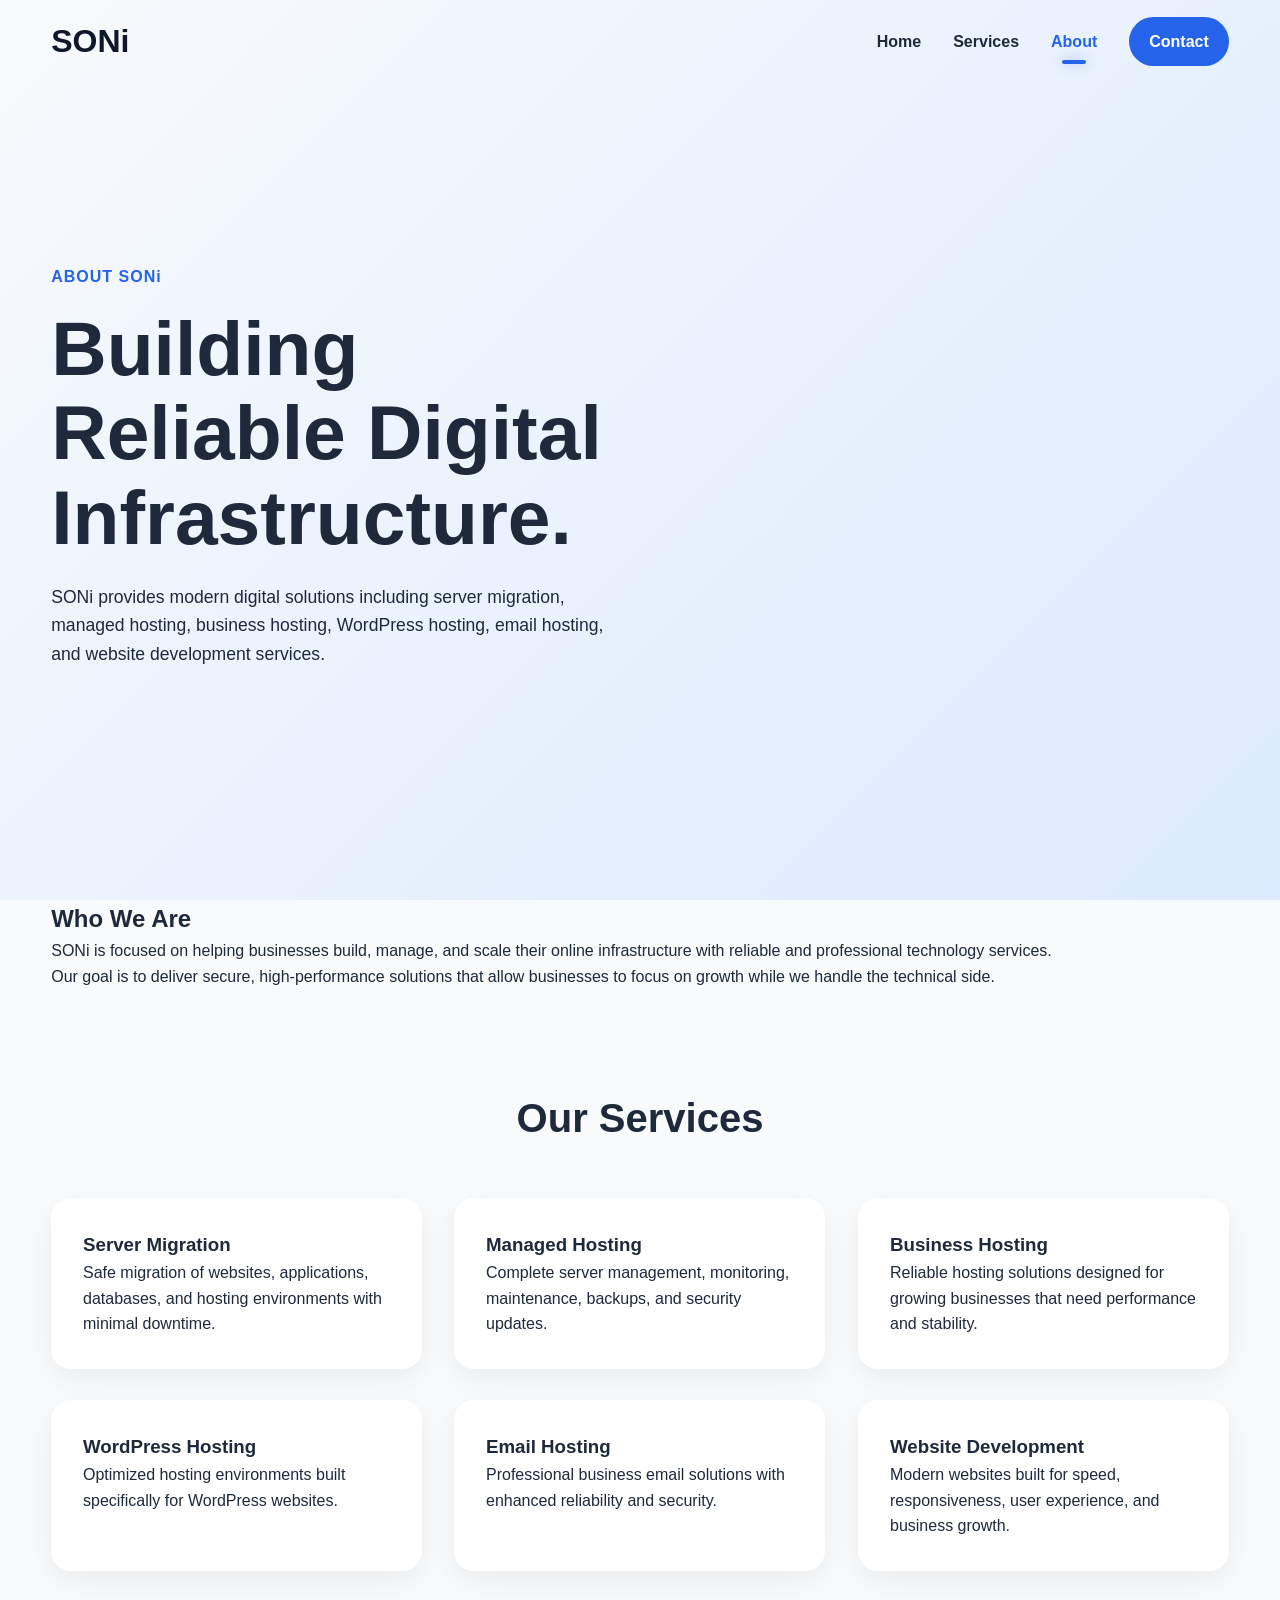
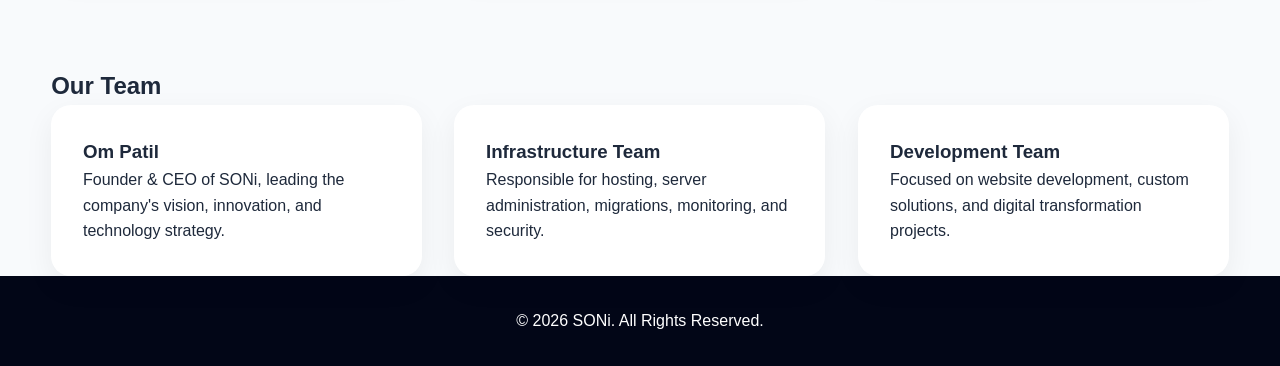
==== about.html @ c27204bd "contact details" ====
<!DOCTYPE html>
<html lang="en">
<head>
    <meta charset="UTF-8">
    <meta name="viewport" content="width=device-width, initial-scale=1.0">
    <title>About SONi</title>
    <meta name="description" content="Learn more about SONi, our mission, team, and digital services.">
    <link rel="stylesheet" href="style.css">
</head>
<body>

<header class="navbar">
    <div class="container nav-container">
        <a href="index.html" class="logo">SONi</a>

        <nav class="nav-menu">
            <a href="index.html" class="nav-link">Home</a>
            <a href="services.html" class="nav-link">Services</a>
            <a href="about.html" class="nav-link active">About</a>
            <a href="contact.html" class="nav-link nav-cta">Contact</a>
        </nav>
    </div>
</header>

<main>

    <section class="hero">
        <div class="container hero-content">
            <div class="hero-text">
                <p class="hero-tag">ABOUT SONi</p>
                <h1>Building Reliable Digital Infrastructure.</h1>
                <p class="hero-description">
                    SONi provides modern digital solutions including server migration,
                    managed hosting, business hosting, WordPress hosting, email hosting,
                    and website development services.
                </p>
            </div>
        </div>
    </section>

    <section class="about-section">
        <div class="container">
            <h2>Who We Are</h2>
            <p>
                SONi is focused on helping businesses build, manage, and scale
                their online infrastructure with reliable and professional
                technology services.
            </p>
            <p>
                Our goal is to deliver secure, high-performance solutions that
                allow businesses to focus on growth while we handle the technical side.
            </p>
        </div>
    </section>

    <section class="services-preview">
        <div class="container">
            <h2>Our Services</h2>

            <div class="service-grid">
                <article class="service-card">
                    <h3>Server Migration</h3>
                    <p>Safe migration of websites, applications, databases, and hosting environments with minimal downtime.</p>
                </article>

                <article class="service-card">
                    <h3>Managed Hosting</h3>
                    <p>Complete server management, monitoring, maintenance, backups, and security updates.</p>
                </article>

                <article class="service-card">
                    <h3>Business Hosting</h3>
                    <p>Reliable hosting solutions designed for growing businesses that need performance and stability.</p>
                </article>

                <article class="service-card">
                    <h3>WordPress Hosting</h3>
                    <p>Optimized hosting environments built specifically for WordPress websites.</p>
                </article>

                <article class="service-card">
                    <h3>Email Hosting</h3>
                    <p>Professional business email solutions with enhanced reliability and security.</p>
                </article>

                <article class="service-card">
                    <h3>Website Development</h3>
                    <p>Modern websites built for speed, responsiveness, user experience, and business growth.</p>
                </article>
            </div>
        </div>
    </section>

    <section class="team-section">
        <div class="container">
            <h2>Our Team</h2>

            <div class="service-grid">
                <article class="service-card">
                    <h3>Om Patil</h3>
                    <p>Founder & CEO of SONi, leading the company's vision, innovation, and technology strategy.</p>
                </article>

                <article class="service-card">
                    <h3>Infrastructure Team</h3>
                    <p>Responsible for hosting, server administration, migrations, monitoring, and security.</p>
                </article>

                <article class="service-card">
                    <h3>Development Team</h3>
                    <p>Focused on website development, custom solutions, and digital transformation projects.</p>
                </article>
            </div>
        </div>
    </section>

</main>

<footer class="footer">
    <div class="container">
        <p>© 2026 SONi. All Rights Reserved.</p>
    </div>
</footer>

</body>
</html>
---- style.css ----
* {
    margin: 0;
    padding: 0;
    box-sizing: border-box;
}

:root {
    --primary: #2563eb;
    --secondary: #0f172a;
    --accent: #38bdf8;
    --light: #f8fafc;
    --text: #1e293b;
    --border: rgba(255,255,255,0.15);
}

html {
    scroll-behavior: smooth;
}

body {
    font-family: Inter, Arial, sans-serif;
    background: var(--light);
    color: var(--text);
    line-height: 1.6;
    overflow-x: hidden;
}

body.menu-open {
    overflow: hidden;
}

.container {
    width: min(1200px, 92%);
    margin: auto;
}

/* NAVBAR */
.navbar {
    position: fixed;
    top: 0;
    left: 0;
    width: 100%;
    z-index: 1000;
    padding: 1rem 0;
    background: rgba(255,255,255,0);
    backdrop-filter: blur(0);
    -webkit-backdrop-filter: blur(0);
    transition: background 0.35s ease, backdrop-filter 0.35s ease, box-shadow 0.35s ease, padding 0.35s ease;
}

.navbar.scrolled {
    background: rgba(255, 255, 255, 0.98);
    backdrop-filter: blur(14px);
    -webkit-backdrop-filter: blur(14px);
    box-shadow: 0 8px 24px rgba(0, 0, 0, 0.08);
}

.nav-container {
    display: flex;
    justify-content: space-between;
    align-items: center;
}

.logo {
    text-decoration: none;
    font-size: 2rem;
    font-weight: 800;
    color: var(--secondary);
}

.nav-menu {
    display: flex;
    gap: 2rem;
    align-items: center;
}

.nav-link {
    text-decoration: none;
    color: var(--text);
    font-weight: 600;
    transition: 0.3s;
    position: relative;
}

.nav-link:hover,
.nav-link.active {
    color: var(--primary);
}

.nav-link.active {
    color: var(--primary) !important;
    font-weight: 700;
}

.nav-link.active::after {
    content: '';
    position: absolute;
    left: 50%;
    transform: translateX(-50%);
    bottom: -10px;
    width: 24px;
    height: 4px;
    background: var(--primary);
    border-radius: 999px;
    box-shadow: 0 0 12px rgba(37,99,235,0.4);
}

.nav-cta {
    background: var(--primary);
    color: white !important;
    padding: 0.75rem 1.25rem;
    border-radius: 999px;
}

.nav-toggle {
    display: none;
    flex-direction: column;
    gap: 5px;
    background: transparent;
    border: none;
    cursor: pointer;
}

.nav-toggle span {
    width: 25px;
    height: 3px;
    background: var(--secondary);
}

/* HERO */
.hero {
    min-height: 100vh;
    display: flex;
    align-items: center;
    background: linear-gradient(135deg, #f8fafc, #dbeafe);
    padding: 8rem 0 4rem;
}

.hero-content {
    display: grid;
    grid-template-columns: 1fr 1fr;
    gap: 4rem;
    align-items: center;
}

.hero-tag {
    color: var(--primary);
    font-weight: 700;
    letter-spacing: 1px;
    margin-bottom: 1rem;
}

.hero h1 {
    font-size: clamp(3rem, 6vw, 5rem);
    line-height: 1.1;
    margin-bottom: 1.5rem;
}

.hero-description {
    font-size: 1.1rem;
    margin-bottom: 2rem;
    max-width: 600px;
}

.hero-buttons {
    display: flex;
    gap: 1rem;
    flex-wrap: wrap;
}

.btn {
    text-decoration: none;
    padding: 1rem 1.5rem;
    border-radius: 14px;
    font-weight: 700;
    transition: transform 0.25s ease, box-shadow 0.25s ease, background-color 0.25s ease;
}

.btn-primary {
    background: var(--primary);
    color: white;
}

.btn-secondary {
    border: 2px solid var(--primary);
    color: var(--primary);
}

.btn:hover {
    transform: translateY(-4px);
    box-shadow: 0 12px 24px rgba(37,99,235,0.18);
}

.hero-visual {
    display: flex;
    justify-content: center;
    align-items: center;
}

.hero-logo {
    width: 100%;
    max-width: 380px;
    height: auto;
    object-fit: contain;
    border-radius: 24px;
    filter: drop-shadow(0 15px 30px rgba(37,99,235,0.15));
}

/* SERVICES */
.services-preview,
.cta-section {
    padding: 6rem 0;
}

.services-preview h2,
.cta-section h2 {
    text-align: center;
    font-size: 2.5rem;
    margin-bottom: 3rem;
}

.service-grid {
    display: grid;
    grid-template-columns: repeat(auto-fit, minmax(280px, 1fr));
    gap: 2rem;
}

.service-card {
    background: white;
    padding: 2rem;
    border-radius: 20px;
    box-shadow: 0 10px 30px rgba(0,0,0,0.06);
    transition: transform 0.35s ease, box-shadow 0.35s ease;
    will-change: transform;
}

.service-card:hover {
    transform: translateY(-8px);
    box-shadow: 0 15px 35px rgba(0,0,0,0.08);
}

.cta-section {
    text-align: center;
    background: var(--secondary);
    color: white;
}

.cta-section p {
    margin-bottom: 2rem;
}

.footer {
    background: #020617;
    color: white;
    text-align: center;
    padding: 2rem;
}

/* ANIMATIONS */
.hidden {
    opacity: 0;
    transform: translateY(50px);
    transition: opacity 0.8s ease, transform 0.8s cubic-bezier(0.22, 1, 0.36, 1);
}

.show {
    opacity: 1;
    transform: translateY(0);
}

body.loaded .hero-text,
body.loaded .hero-visual {
    animation: fadeUp 1s ease forwards;
}

@keyframes fadeUp {
    from {
        opacity: 0;
        transform: translateY(40px);
    }
    to {
        opacity: 1;
        transform: translateY(0);
    }
}

/* CONTACT POPUP */
.contact-popup-overlay {
    position: fixed;
    inset: 0;
    display: flex;
    align-items: center;
    justify-content: center;
    background: rgba(15, 23, 42, 0.55);
    backdrop-filter: blur(6px);
    -webkit-backdrop-filter: blur(6px);
    z-index: 9999;
}

.contact-popup-overlay[hidden] {
    display: none !important;
}

.contact-popup {
    background: #fff;
    width: min(520px, 92%);
    padding: 2.5rem;
    border-radius: 20px;
    box-shadow: 0 20px 50px rgba(0, 0, 0, 0.2);
    text-align: center;
    position: relative;
    border: 1px solid rgba(37, 99, 235, 0.08);
}

.contact-popup h2 {
    margin-bottom: 1rem;
    font-size: 1.8rem;
    color: var(--secondary);
}

.contact-popup p {
    margin: 0.75rem 0;
}

.contact-popup a {
    color: var(--primary);
    text-decoration: none;
}

.contact-tile {
    display: flex;
    align-items: center;
    justify-content: flex-start;
    gap: 1rem;
    width: 100%;
    margin-top: 1rem;
    padding: 1rem 1.2rem;
    background: linear-gradient(135deg, #ffffff, #f8fbff);
    border: 1px solid rgba(37, 99, 235, 0.12);
    border-radius: 16px;
    text-decoration: none;
    color: var(--text);
    transition: transform 0.3s ease, box-shadow 0.3s ease, border-color 0.3s ease, background-color 0.3s ease;
    box-shadow: 0 4px 12px rgba(15, 23, 42, 0.05);
}

.contact-tile:hover {
    transform: translateY(-6px);
    background: #ffffff;
    border-color: rgba(37, 99, 235, 0.35);
    box-shadow: 0 16px 36px rgba(37, 99, 235, 0.18);
}

.contact-icon {
    font-size: 1.6rem;
    flex-shrink: 0;
    width: 48px;
    height: 48px;
    display: flex;
    align-items: center;
    justify-content: center;
    background: rgba(37, 99, 235, 0.08);
    border-radius: 12px;
}

.contact-tile > div {
    display: flex;
    flex-direction: column;
    align-items: flex-start;
    flex: 1;
    min-width: 0;
}

.contact-tile strong {
    display: block;
    margin-bottom: 0.3rem;
    color: var(--secondary);
    font-size: 1rem;
}

.contact-tile span {
    color: var(--text);
    white-space: nowrap;
    overflow: hidden;
    text-overflow: ellipsis;
}

.contact-popup-close {
    position: absolute;
    top: 12px;
    right: 16px;
    background: none;
    border: none;
    font-size: 1.8rem;
    cursor: pointer;
    color: var(--text);
}

.contact-popup-close:hover {
    color: var(--primary);
}

/* MOBILE */
@media (max-width: 900px) {
    .hero-content {
        grid-template-columns: 1fr;
        text-align: center;
        gap: 2rem;
    }

    .hero-buttons {
        justify-content: center;
    }

    .nav-toggle {
        display: flex;
    }

    .nav-menu {
        position: absolute;
        top: 100%;
        left: 0;
        width: 100%;
        background: white;
        flex-direction: column;
        padding: 1.5rem;
        display: none;
        box-shadow: 0 10px 30px rgba(0,0,0,0.08);
        z-index: 1001;
    }

    .nav-menu.active {
        display: flex;
    }
    
    .hero h1 {
        font-size: 3rem;
    }

    .hero {
        min-height: auto;
        padding: 7rem 0 3rem;
    }

    .hero-logo {
        max-width: 260px;
    }

    .service-grid {
        grid-template-columns: 1fr;
    }

    .btn {
        width: 100%;
        text-align: center;
    }

    .contact-popup {
        padding: 1.5rem;
        width: 94%;
    }
    .contact-tile {
        padding: 0.9rem 1rem;
    }
}
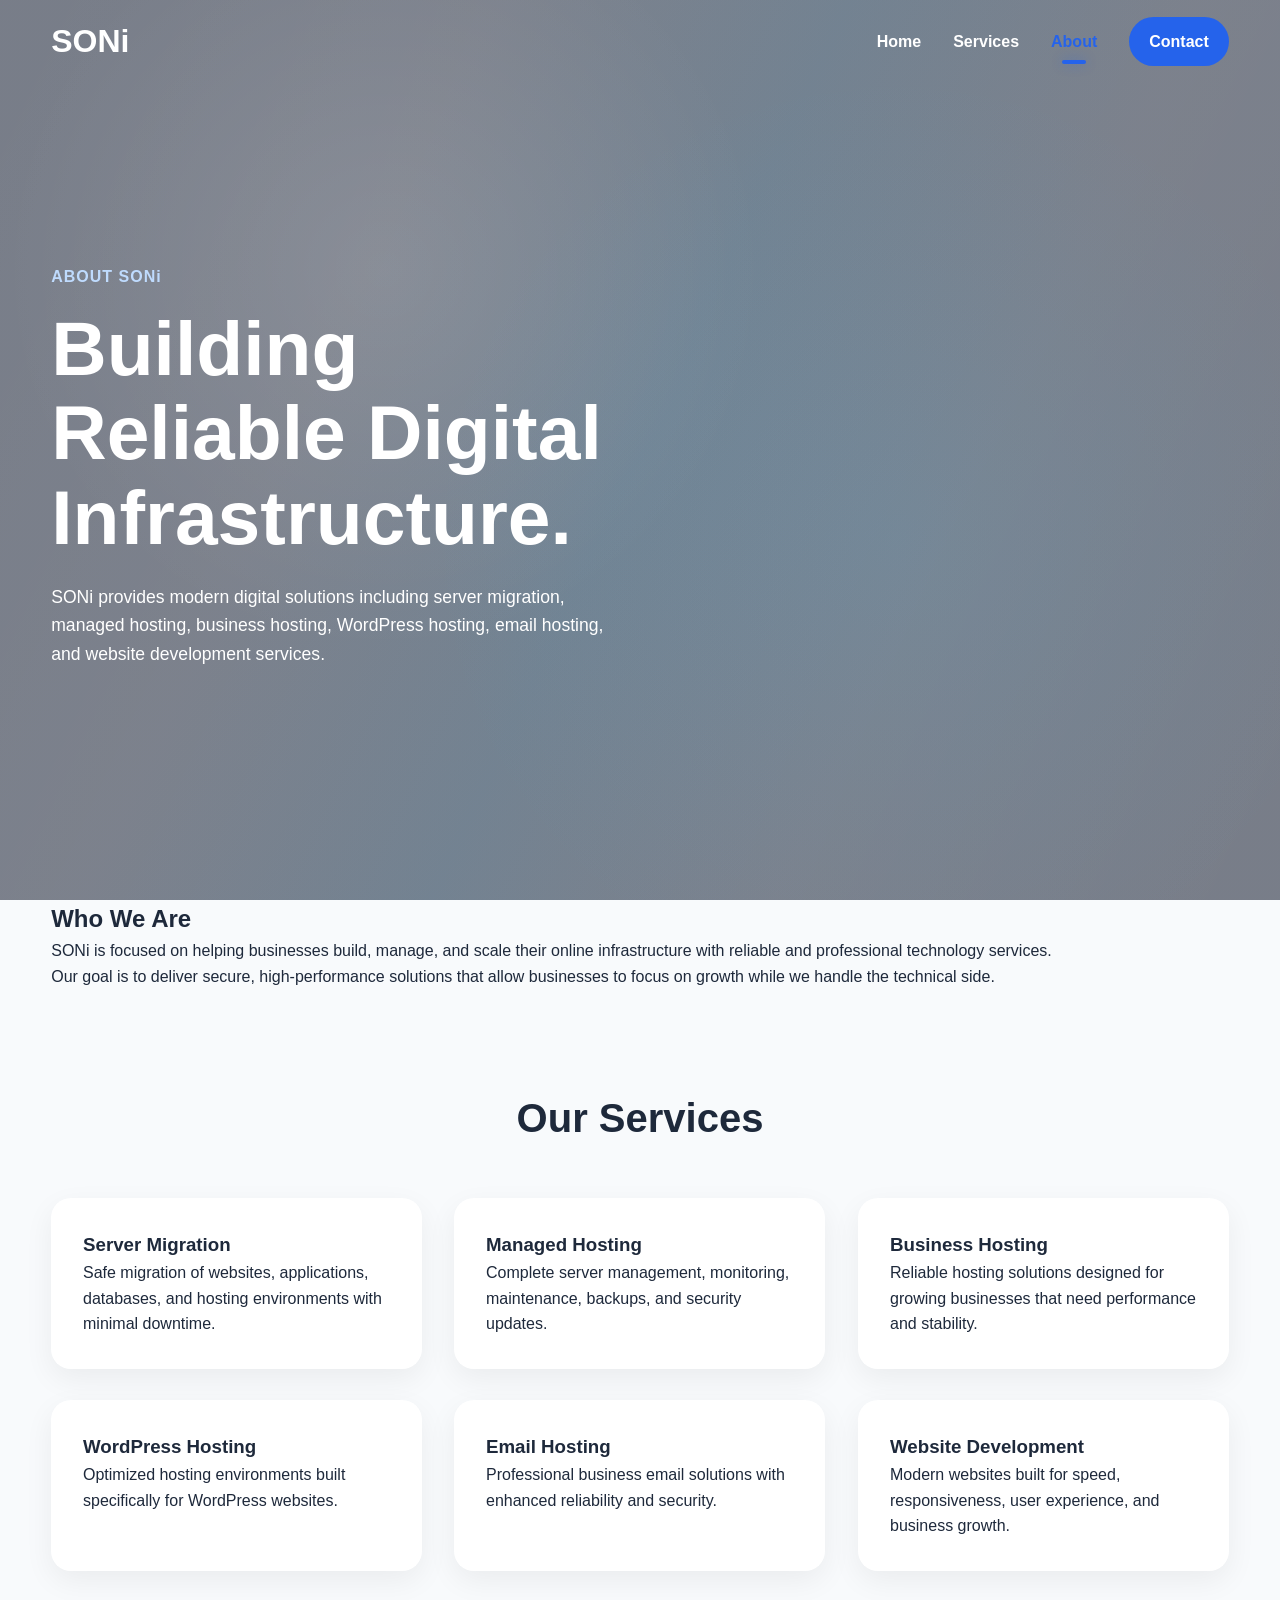
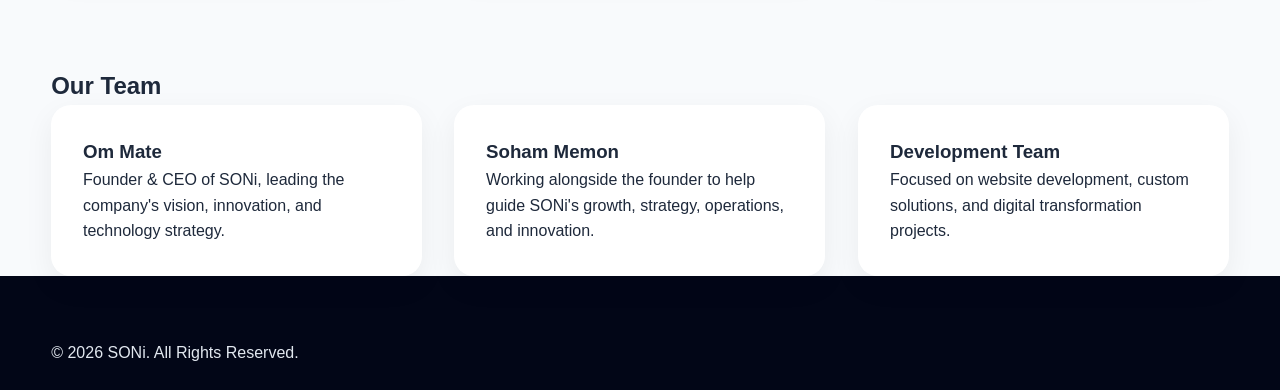
==== commit 6f062b94: "update about us page" ====
--- a/about.html
+++ b/about.html
@@ -1,5 +1,3 @@
-
-
 <!DOCTYPE html>
 <html lang="en">
 <head>
@@ -99,13 +97,13 @@
 
             <div class="service-grid">
                 <article class="service-card">
-                    <h3>Om Patil</h3>
+                    <h3>Om Mate</h3>
                     <p>Founder & CEO of SONi, leading the company's vision, innovation, and technology strategy.</p>
                 </article>
 
                 <article class="service-card">
-                    <h3>Infrastructure Team</h3>
-                    <p>Responsible for hosting, server administration, migrations, monitoring, and security.</p>
+                    <h3>Soham Memon</h3>
+                    <p>Working alongside the founder to help guide SONi's growth, strategy, operations, and innovation.</p>
                 </article>
 
                 <article class="service-card">
--- a/style.css
+++ b/style.css
@@ -55,6 +55,15 @@
     box-shadow: 0 8px 24px rgba(0, 0, 0, 0.08);
 }
 
+.navbar.scrolled .logo,
+.navbar.scrolled .nav-link {
+    color: var(--text);
+}
+
+.navbar.scrolled .nav-toggle span {
+    background: var(--secondary);
+}
+
 .nav-container {
     display: flex;
     justify-content: space-between;
@@ -65,7 +74,7 @@
     text-decoration: none;
     font-size: 2rem;
     font-weight: 800;
-    color: var(--secondary);
+    color: #ffffff;
 }
 
 .nav-menu {
@@ -76,7 +85,7 @@
 
 .nav-link {
     text-decoration: none;
-    color: var(--text);
+    color: #ffffff;
     font-weight: 600;
     transition: 0.3s;
     position: relative;
@@ -124,7 +133,7 @@
 .nav-toggle span {
     width: 25px;
     height: 3px;
-    background: var(--secondary);
+    background: #ffffff;
 }
 
 /* HERO */
@@ -132,8 +141,86 @@
     min-height: 100vh;
     display: flex;
     align-items: center;
-    background: linear-gradient(135deg, #f8fafc, #dbeafe);
+    background-image:
+        linear-gradient(rgba(15, 23, 42, 0.55), rgba(15, 23, 42, 0.55)),
+        url('/assets/Images/server1.png');
+    background-position: center;
+    background-repeat: no-repeat;
+    background-size: cover;
     padding: 8rem 0 4rem;
+}
+
+.hero::before {
+    content: "";
+    position: absolute;
+    inset: 0;
+    background:
+        radial-gradient(circle at 30% 30%, rgba(255,255,255,0.10), transparent 35%),
+        radial-gradient(circle at 70% 60%, rgba(56,189,248,0.10), transparent 45%);
+    animation: heroGlow 12s ease-in-out infinite alternate;
+    pointer-events: none;
+    z-index: 0;
+}
+
+.hero::after {
+    content: "";
+    position: absolute;
+    inset: -20%;
+    background: linear-gradient(115deg,
+        transparent 15%,
+        rgba(255,255,255,0.03) 35%,
+        rgba(56,189,248,0.08) 50%,
+        rgba(255,255,255,0.03) 65%,
+        transparent 85%);
+    animation: heroSweep 18s ease-in-out infinite alternate;
+    pointer-events: none;
+    z-index: 0;
+}
+
+.hero {
+    position: relative;
+    overflow: hidden;
+}
+
+.hero-content {
+    position: relative;
+    z-index: 1;
+}
+
+@keyframes heroGlow {
+    from {
+        transform: translate(-3%, -2%) scale(1);
+        opacity: 0.35;
+    }
+    to {
+        transform: translate(3%, 2%) scale(1.08);
+        opacity: 0.6;
+    }
+}
+
+@keyframes heroSweep {
+    0% {
+        transform: translateX(-45%) rotate(6deg) scale(1);
+        opacity: 0.25;
+    }
+    50% {
+        transform: translateX(0%) rotate(8deg) scale(1.05);
+        opacity: 0.5;
+    }
+    100% {
+        transform: translateX(45%) rotate(6deg) scale(1);
+        opacity: 0.25;
+    }
+}
+
+.hero,
+.hero h1,
+.hero .hero-description {
+    color: #ffffff;
+}
+
+.hero .hero-tag {
+    color: #bfdbfe;
 }
 
 .hero-content {
@@ -251,9 +338,56 @@
 
 .footer {
     background: #020617;
-    color: white;
+    color: #e2e8f0;
+    padding: 4rem 0 1.5rem;
+    text-align: left;
+}
+
+.footer-grid {
+    display: grid;
+    grid-template-columns: repeat(3, minmax(0, 1fr));
+    gap: 3rem;
+    align-items: start;
+    justify-items: center;
+    margin-bottom: 2rem;
+}
+
+.footer-column {
+    width: 100%;
+    max-width: 320px;
+}
+
+.footer-column h3,
+.footer-column h4 {
+    color: #ffffff;
+    margin-bottom: 1rem;
+}
+
+.footer-column p {
+    margin-bottom: 0.75rem;
+    color: #cbd5e1;
+}
+
+.footer-column a {
+    color: #cbd5e1;
+    text-decoration: none;
+    transition: color 0.25s ease;
+}
+
+.footer-column a:hover {
+    color: #60a5fa;
+}
+
+.footer-divider {
+    border: 0;
+    border-top: 1px solid rgba(255,255,255,0.1);
+    margin: 1rem 0 1.5rem;
+}
+
+.footer-copy {
     text-align: center;
-    padding: 2rem;
+    color: #94a3b8;
+    font-size: 0.95rem;
 }
 
 /* ANIMATIONS */
@@ -462,4 +596,12 @@
     .contact-tile {
         padding: 0.9rem 1rem;
     }
+    .footer {
+        text-align: center;
+    }
+
+    .footer-grid {
+        grid-template-columns: 1fr;
+        justify-items: center;
+    }
 }
